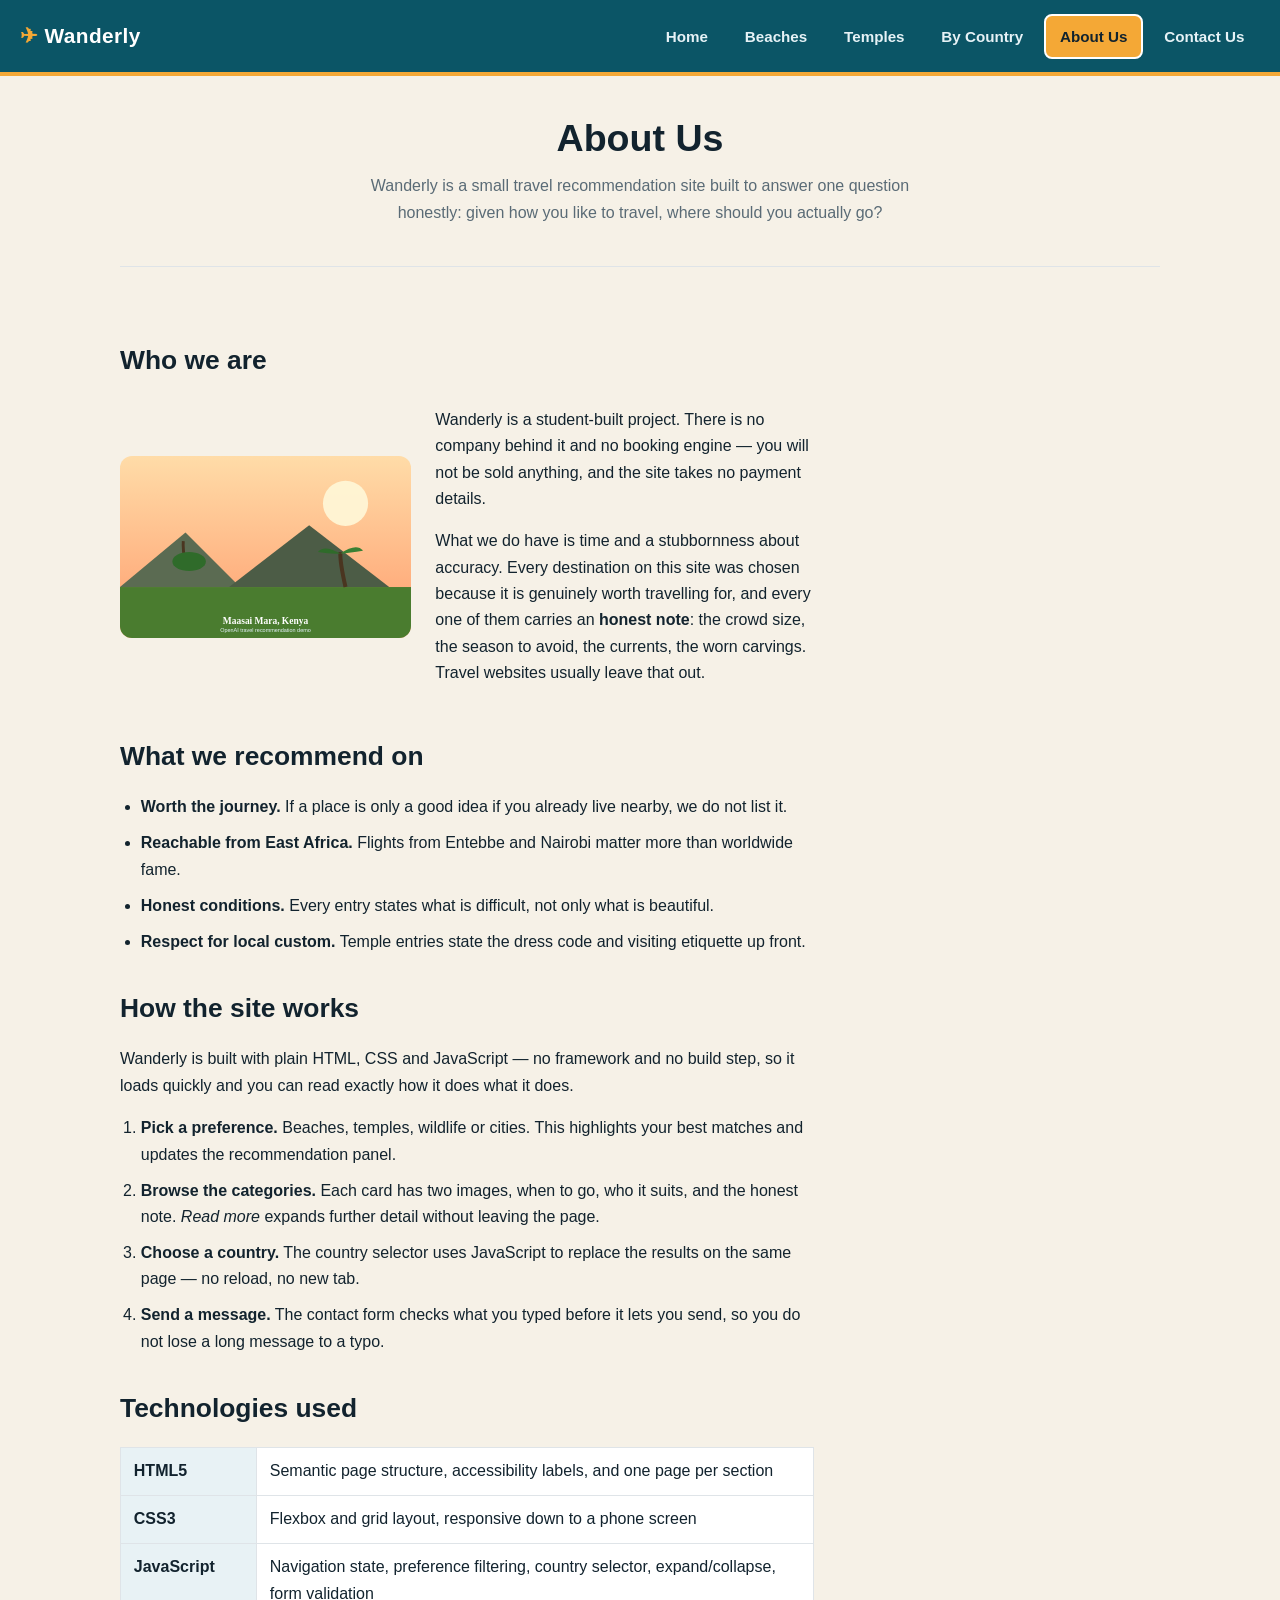
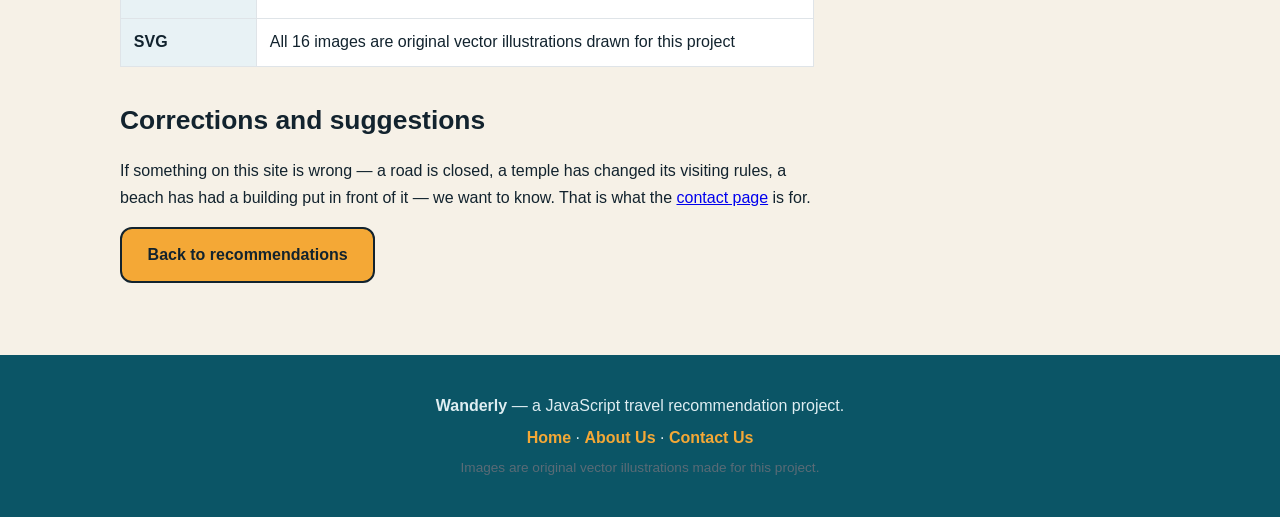
==== about.html @ af9bacb3 "Wanderly: JavaScript travel recommendation website A static travel recommendation site built with pl" ====
<!DOCTYPE html>
<html lang="en">
<head>
<meta charset="UTF-8">
<meta name="viewport" content="width=device-width, initial-scale=1.0">
<title>About Us — Wanderly</title>
<meta name="description" content="Who builds Wanderly, what we recommend and why, and how the site works.">
<link rel="stylesheet" href="css/styles.css">
</head>
<body>

<header>
  <nav class="navbar" aria-label="Main navigation">
    <a class="brand" href="index.html">
      <span class="brand-mark" aria-hidden="true">✈</span> Wanderly
    </a>

    <button class="nav-toggle" id="navToggle" aria-expanded="false" aria-controls="navLinks" aria-label="Toggle navigation menu">
      <span></span><span></span><span></span>
    </button>

    <ul class="nav-links" id="navLinks">
      <li><a href="index.html" data-page="home">Home</a></li>
      <li><a href="index.html#beaches" data-page="beaches">Beaches</a></li>
      <li><a href="index.html#temples" data-page="temples">Temples</a></li>
      <li><a href="index.html#by-country" data-page="country">By Country</a></li>
      <li><a href="about.html" data-page="about">About Us</a></li>
      <li><a href="contact.html" data-page="contact">Contact Us</a></li>
    </ul>
  </nav>
</header>

<main>

  <section class="page-head">
    <h1>About Us</h1>
    <p>Wanderly is a small travel recommendation site built to answer one question honestly:
       given how you like to travel, where should you actually go?</p>
  </section>

  <section class="prose">

    <h2>Who we are</h2>
    <div class="about-grid">
      <img src="images/kenya-maasai.svg" alt="Illustration of an open savanna landscape at sunrise">
      <div>
        <p>Wanderly is a student-built project. There is no company behind it and no booking
           engine — you will not be sold anything, and the site takes no payment details.</p>
        <p>What we do have is time and a stubbornness about accuracy. Every destination on
           this site was chosen because it is genuinely worth travelling for, and every one
           of them carries an <strong>honest note</strong>: the crowd size, the season to
           avoid, the currents, the worn carvings. Travel websites usually leave that out.</p>
      </div>
    </div>

    <h2>What we recommend on</h2>
    <ul class="criteria">
      <li><strong>Worth the journey.</strong> If a place is only a good idea if you already
          live nearby, we do not list it.</li>
      <li><strong>Reachable from East Africa.</strong> Flights from Entebbe and Nairobi
          matter more than worldwide fame.</li>
      <li><strong>Honest conditions.</strong> Every entry states what is difficult, not
          only what is beautiful.</li>
      <li><strong>Respect for local custom.</strong> Temple entries state the dress code and
          visiting etiquette up front.</li>
    </ul>

    <h2>How the site works</h2>
    <p>Wanderly is built with plain HTML, CSS and JavaScript — no framework and no build
       step, so it loads quickly and you can read exactly how it does what it does.</p>
    <ol class="steps">
      <li><strong>Pick a preference.</strong> Beaches, temples, wildlife or cities. This
          highlights your best matches and updates the recommendation panel.</li>
      <li><strong>Browse the categories.</strong> Each card has two images, when to go, who
          it suits, and the honest note. <em>Read more</em> expands further detail without
          leaving the page.</li>
      <li><strong>Choose a country.</strong> The country selector uses JavaScript to replace
          the results on the same page — no reload, no new tab.</li>
      <li><strong>Send a message.</strong> The contact form checks what you typed before it
          lets you send, so you do not lose a long message to a typo.</li>
    </ol>

    <h2>Technologies used</h2>
    <table class="tech-table">
      <tr><th>HTML5</th><td>Semantic page structure, accessibility labels, and one page per section</td></tr>
      <tr><th>CSS3</th><td>Flexbox and grid layout, responsive down to a phone screen</td></tr>
      <tr><th>JavaScript</th><td>Navigation state, preference filtering, country selector, expand/collapse, form validation</td></tr>
      <tr><th>SVG</th><td>All 16 images are original vector illustrations drawn for this project</td></tr>
    </table>

    <h2>Corrections and suggestions</h2>
    <p>If something on this site is wrong — a road is closed, a temple has changed its
       visiting rules, a beach has had a building put in front of it — we want to know.
       That is what the <a href="contact.html">contact page</a> is for.</p>

    <a class="btn" href="index.html">Back to recommendations</a>
  </section>

</main>

<footer>
  <p><strong>Wanderly</strong> — a JavaScript travel recommendation project.</p>
  <p>
    <a href="index.html">Home</a> ·
    <a href="about.html">About Us</a> ·
    <a href="contact.html">Contact Us</a>
  </p>
  <p class="small">Images are original vector illustrations made for this project.</p>
</footer>

<script src="js/main.js"></script>
</body>
</html>
---- css/styles.css ----
/* ==========================================================
   Wanderly — stylesheet
   Plain CSS3, no framework. Mobile-first, responsive to 900px.
   ========================================================== */

:root{
  --sea:#0e7490;
  --sea-dark:#0b5566;
  --sand:#f6f1e7;
  --sun:#f4a836;
  --ink:#12232e;
  --muted:#5a6b76;
  --line:#dfe4e8;
  --card:#ffffff;
  --ok:#1f7a4d;
  --bad:#b3261e;
  --radius:12px;
  --max:1080px;
}

*{ box-sizing:border-box; }

html{ scroll-behavior:smooth; }

body{
  margin:0;
  font-family:"Segoe UI",Roboto,Helvetica,Arial,sans-serif;
  color:var(--ink);
  background:var(--sand);
  line-height:1.65;
}

img{ max-width:100%; display:block; }

/* ---------------- Navigation bar ---------------- */

.navbar{
  display:flex;
  align-items:center;
  justify-content:space-between;
  gap:1rem;
  flex-wrap:wrap;
  padding:0.85rem 1.25rem;
  background:var(--sea-dark);
  border-bottom:4px solid var(--sun);
  position:sticky;
  top:0;
  z-index:100;
}

.brand{
  color:#fff;
  font-size:1.3rem;
  font-weight:700;
  text-decoration:none;
  letter-spacing:.4px;
}
.brand-mark{ color:var(--sun); }

.nav-links{
  list-style:none;
  display:flex;
  flex-wrap:wrap;
  gap:.35rem;
  margin:0;
  padding:0;
}

.nav-links a{
  display:block;
  color:#e6f2f6;
  text-decoration:none;
  padding:.5rem .85rem;
  border-radius:8px;
  font-weight:600;
  font-size:.95rem;
  border:2px solid transparent;
  transition:background .18s, color .18s, border-color .18s;
}

.nav-links a:hover,
.nav-links a:focus-visible{
  background:rgba(255,255,255,.12);
  color:#fff;
}

.nav-links a.active{
  background:var(--sun);
  color:var(--ink);
  border-color:#fff;
}

/* hamburger — hidden on desktop */
.nav-toggle{
  display:none;
  flex-direction:column;
  gap:5px;
  background:none;
  border:0;
  cursor:pointer;
  padding:.5rem;
}
.nav-toggle span{
  width:26px; height:3px;
  background:#fff;
  border-radius:2px;
  transition:transform .2s, opacity .2s;
}
.nav-toggle[aria-expanded="true"] span:nth-child(1){ transform:translateY(8px) rotate(45deg); }
.nav-toggle[aria-expanded="true"] span:nth-child(2){ opacity:0; }
.nav-toggle[aria-expanded="true"] span:nth-child(3){ transform:translateY(-8px) rotate(-45deg); }

@media (max-width:820px){
  .nav-toggle{ display:flex; }
  .nav-links{
    display:none;
    width:100%;
    flex-direction:column;
    background:var(--sea-dark);
    padding:.5rem 0 .75rem;
  }
  .nav-links.open{ display:flex; }
  .nav-links a{ padding:.7rem 1.25rem; border-radius:0; border-left:4px solid transparent; }
  .nav-links a.active{ border-left-color:var(--sun); }
}

/* ---------------- Layout ---------------- */

main{ max-width:var(--max); margin:0 auto; padding:0 1.25rem; }

section{ padding:2.5rem 0; border-bottom:1px solid var(--line); }
section:last-of-type{ border-bottom:0; }

h1{ font-size:2.35rem; line-height:1.2; margin:0 0 .75rem; }
h2{ font-size:1.65rem; margin:0 0 .5rem; }
h3{ font-size:1.2rem; margin:0 0 .5rem; }

.lead{ font-size:1.15rem; color:var(--muted); }

.section-intro{ color:var(--muted); margin-top:-.25rem; }

/* ---------------- Intro ---------------- */

.intro{ padding-top:3rem; text-align:center; }
.intro p{ max-width:62ch; margin:0 auto 1rem; }

.btn{
  display:inline-block;
  background:var(--sun);
  color:var(--ink);
  font-weight:700;
  text-decoration:none;
  padding:.8rem 1.6rem;
  border-radius:var(--radius);
  border:2px solid var(--ink);
  cursor:pointer;
  font-size:1rem;
  transition:transform .15s, box-shadow .15s;
}
.btn:hover{ transform:translateY(-2px); box-shadow:0 4px 12px rgba(0,0,0,.2); }
.btn-ghost{ background:transparent; }

/* ---------------- Preference finder ---------------- */

.choices{ display:flex; flex-wrap:wrap; gap:.6rem; margin:1.25rem 0; }

.choice{
  font:inherit;
  font-weight:600;
  padding:.65rem 1.1rem;
  border-radius:999px;
  border:2px solid var(--line);
  background:var(--card);
  cursor:pointer;
  transition:all .18s;
}
.choice:hover{ border-color:var(--sea); }
.choice.is-active{ background:var(--sea); color:#fff; border-color:var(--sea-dark); }

.finder-result{
  background:var(--card);
  border-left:5px solid var(--sun);
  border-radius:var(--radius);
  padding:1.25rem 1.5rem;
  box-shadow:0 2px 8px rgba(0,0,0,.06);
}
.finder-result h3{ margin-bottom:.35rem; }
.finder-result .meta{ color:var(--muted); font-size:.92rem; }

/* ---------------- Cards ---------------- */

.cards{ display:grid; grid-template-columns:repeat(auto-fit,minmax(320px,1fr)); gap:1.5rem; margin-top:1.5rem; }

.card{
  background:var(--card);
  border-radius:var(--radius);
  overflow:hidden;
  border:1px solid var(--line);
  display:flex;
  flex-direction:column;
  transition:transform .18s, box-shadow .18s, opacity .25s;
}
.card:hover{ transform:translateY(-4px); box-shadow:0 8px 22px rgba(0,0,0,.12); }

/* dimmed when it does not match the chosen preference */
.card.dimmed{ opacity:.42; }

.card img{ width:100%; height:230px; object-fit:cover; background:var(--sea); }

.card-body{ padding:1.25rem; }
.card-body p{ margin:.5rem 0; }
.card-body ul{ padding-left:1.1rem; margin:.6rem 0; }
.card-body li{ margin-bottom:.3rem; font-size:.94rem; }

.expand{
  font:inherit;
  font-weight:700;
  color:var(--sea);
  background:none;
  border:0;
  border-bottom:2px solid var(--sun);
  padding:0 0 2px;
  cursor:pointer;
  margin-top:.25rem;
}
.more{
  background:#f2f8fa;
  border-left:4px solid var(--sea);
  padding:.8rem 1rem;
  border-radius:0 8px 8px 0;
  font-size:.94rem;
}

/* ---------------- Country selector ---------------- */

.select-row{
  display:flex;
  flex-wrap:wrap;
  align-items:center;
  gap:.75rem;
  margin:1.25rem 0;
}
.select-row label{ font-weight:600; }

select, input, textarea{
  font:inherit;
  padding:.6rem .7rem;
  border:2px solid var(--line);
  border-radius:8px;
  background:#fff;
  color:var(--ink);
  width:100%;
}
select{ width:auto; min-width:240px; cursor:pointer; }
select:focus, input:focus, textarea:focus{ outline:3px solid #ffd98a; outline-offset:1px; border-color:var(--sea); }

.country-result{ margin-top:1.5rem; }
.placeholder{ color:var(--muted); font-style:italic; }

.country-grid{ display:grid; grid-template-columns:repeat(auto-fit,minmax(300px,1fr)); gap:1.5rem; }
.country-grid .card img{ height:210px; }

/* ---------------- About / prose ---------------- */

.page-head{ text-align:center; }
.page-head p{ max-width:62ch; margin:0 auto; color:var(--muted); }

.prose{ max-width:78ch; }
.prose h2{ margin-top:2rem; }

.about-grid{ display:grid; grid-template-columns:minmax(0,1fr) minmax(0,1.3fr); gap:1.5rem; align-items:center; }
.about-grid img{ border-radius:var(--radius); width:100%; }
@media (max-width:700px){ .about-grid{ grid-template-columns:1fr; } }

.criteria, .steps{ padding-left:1.3rem; }
.criteria li, .steps li{ margin-bottom:.6rem; }

.tech-table{ width:100%; border-collapse:collapse; margin:1rem 0; background:var(--card); }
.tech-table th, .tech-table td{
  border:1px solid var(--line);
  padding:.65rem .8rem;
  text-align:left;
  vertical-align:top;
}
.tech-table th{ background:#e8f2f5; width:8.5rem; }

/* ---------------- Contact ---------------- */

.contact-wrap{ display:grid; grid-template-columns:minmax(0,1.5fr) minmax(0,1fr); gap:2rem; align-items:start; }
@media (max-width:820px){ .contact-wrap{ grid-template-columns:1fr; } }

.field{ margin-bottom:1.1rem; }
.field label{ display:block; font-weight:600; margin-bottom:.3rem; }

.error{ display:block; color:var(--bad); font-size:.86rem; font-weight:600; min-height:1.1rem; }

input.invalid, textarea.invalid, select.invalid{ border-color:var(--bad); background:#fff6f5; }

.form-status{
  font-weight:700;
  padding:.75rem 1rem;
  border-radius:8px;
  margin-bottom:1rem;
  display:none;
}
.form-status.show{ display:block; }
.form-status.ok{ background:#e7f6ed; color:var(--ok); border:1px solid var(--ok); }
.form-status.bad{ background:#fdecea; color:var(--bad); border:1px solid var(--bad); }

.contact-side{
  background:var(--card);
  border:1px solid var(--line);
  border-radius:var(--radius);
  padding:1.5rem;
}
.contact-side h2{ font-size:1.25rem; margin-top:0; }
.contact-side ul{ padding-left:1.1rem; }
.contact-side a{ color:var(--sea); }

.form-note{ color:var(--muted); font-size:.9rem; }
.small{ color:var(--muted); font-size:.85rem; }

/* ---------------- Footer ---------------- */

footer{
  background:var(--sea-dark);
  color:#dfeef2;
  text-align:center;
  padding:2rem 1.25rem;
  margin-top:2rem;
}
footer a{ color:var(--sun); text-decoration:none; font-weight:600; }
footer a:hover{ text-decoration:underline; }
footer p{ margin:.35rem 0; }
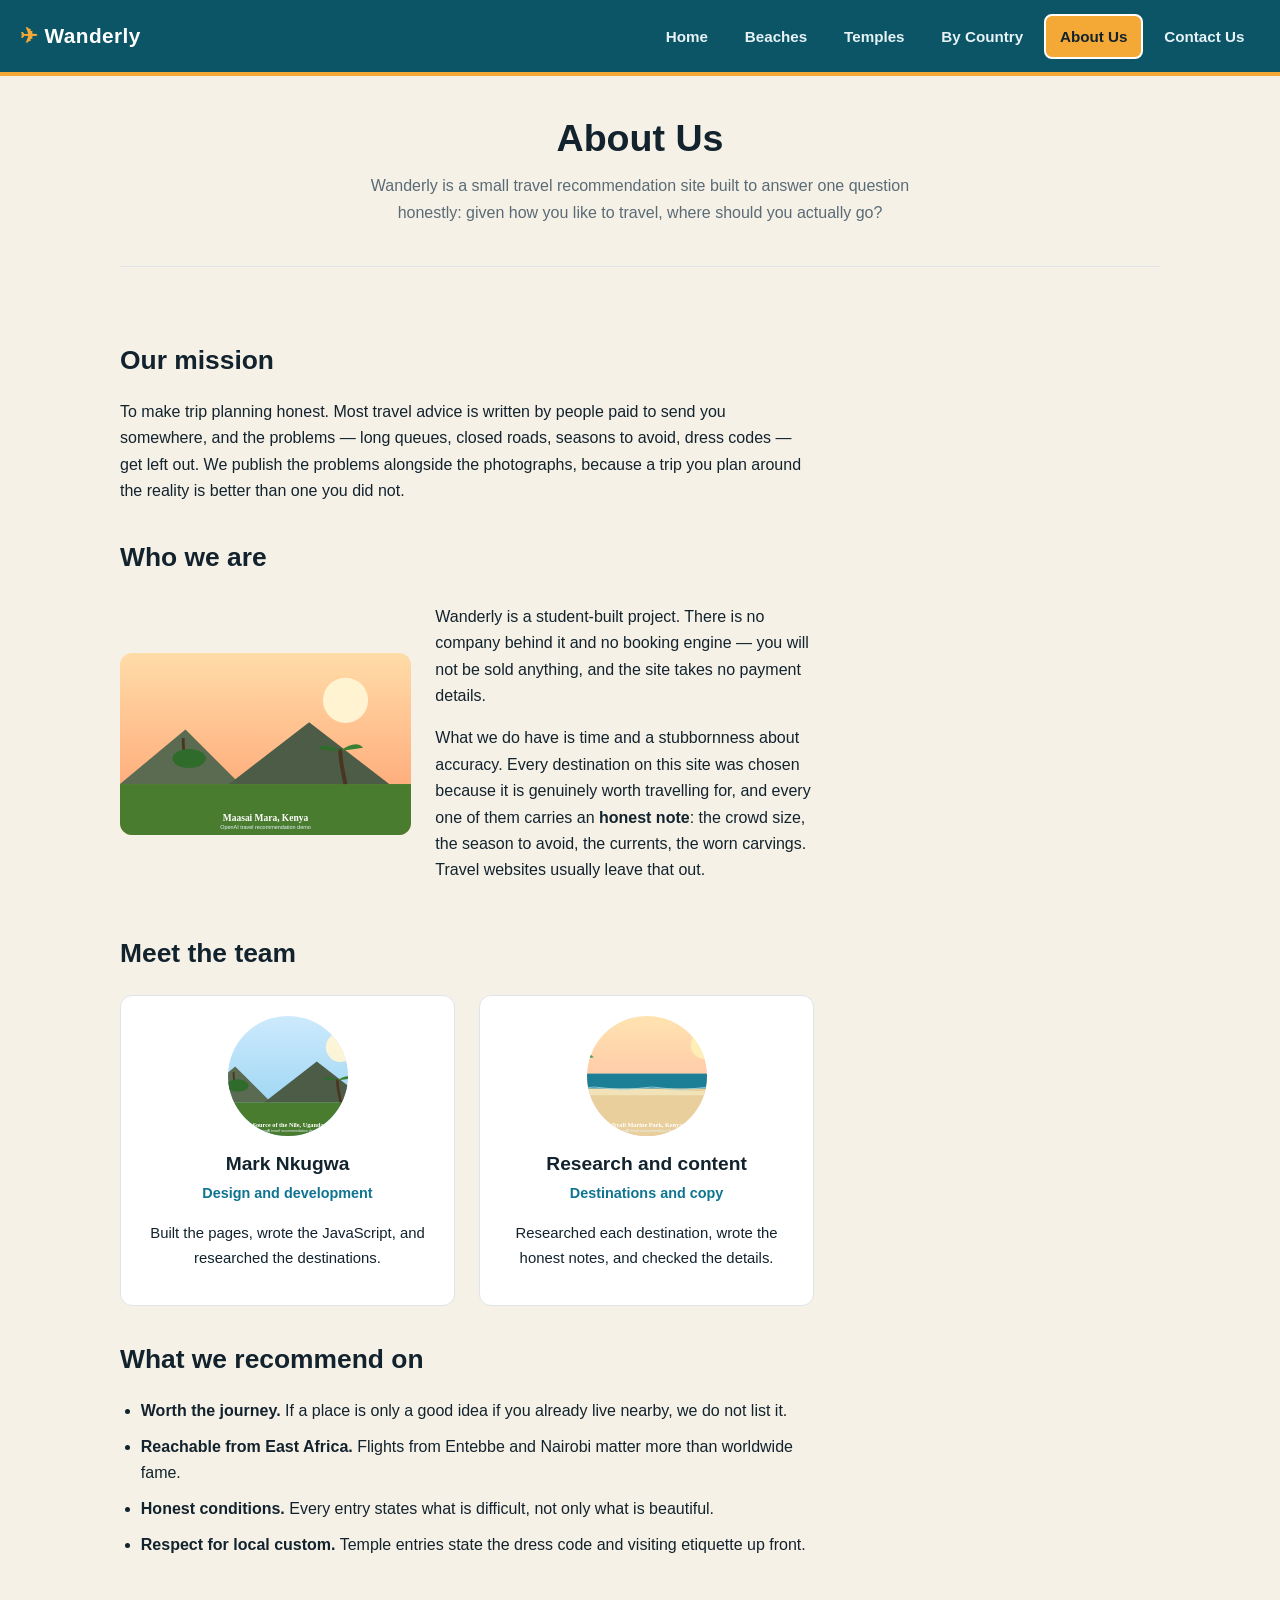
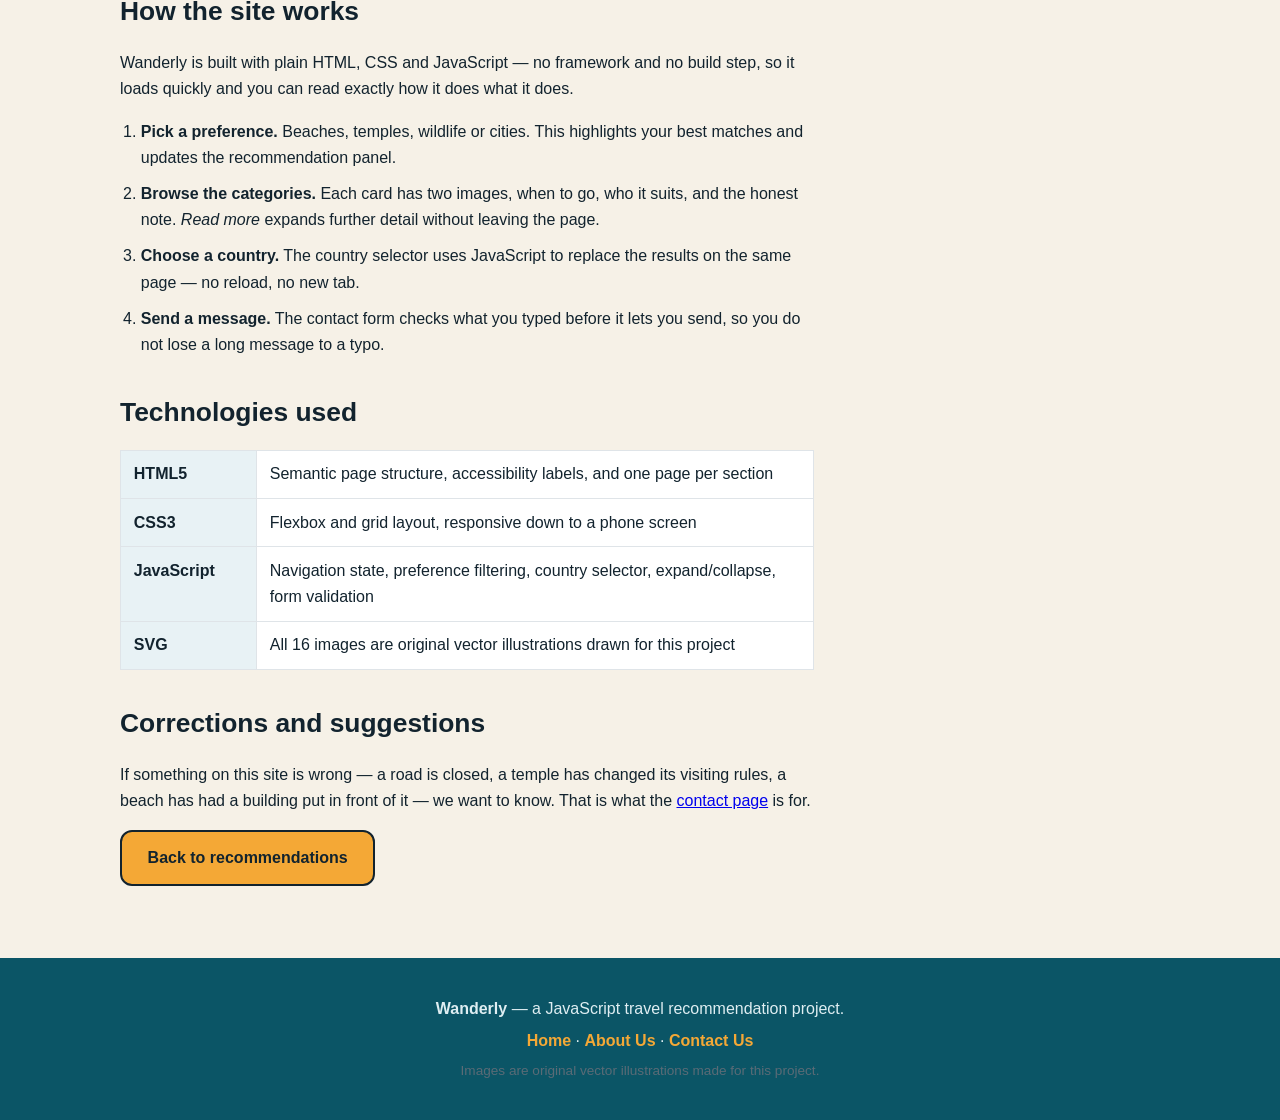
==== commit d162c559: "Harden the two rubric items a grader scans for wording The home introduction now carries a literal '" ====
--- a/about.html
+++ b/about.html
@@ -40,6 +40,13 @@
 
   <section class="prose">
 
+    <h2>Our mission</h2>
+    <p>To make trip planning honest. Most travel advice is written by people
+       paid to send you somewhere, and the problems — long queues, closed roads,
+       seasons to avoid, dress codes — get left out. We publish the problems
+       alongside the photographs, because a trip you plan around the reality is
+       better than one you did not.</p>
+
     <h2>Who we are</h2>
     <div class="about-grid">
       <img src="images/kenya-maasai.svg" alt="Illustration of an open savanna landscape at sunrise">
@@ -50,6 +57,22 @@
            this site was chosen because it is genuinely worth travelling for, and every one
            of them carries an <strong>honest note</strong>: the crowd size, the season to
            avoid, the currents, the worn carvings. Travel websites usually leave that out.</p>
+      </div>
+    </div>
+
+    <h2>Meet the team</h2>
+    <div class="team-grid">
+      <div class="member">
+        <img src="images/uganda-nile.svg" alt="Portrait placeholder for Mark Nkugwa">
+        <h3>Mark Nkugwa</h3>
+        <p class="role">Design and development</p>
+        <p>Built the pages, wrote the JavaScript, and researched the destinations.</p>
+      </div>
+      <div class="member">
+        <img src="images/kenya-nyali.svg" alt="Portrait placeholder for the second team member">
+        <h3>Research and content</h3>
+        <p class="role">Destinations and copy</p>
+        <p>Researched each destination, wrote the honest notes, and checked the details.</p>
       </div>
     </div>
 
--- a/css/styles.css
+++ b/css/styles.css
@@ -144,6 +144,35 @@
 .intro{ padding-top:3rem; text-align:center; }
 .intro p{ max-width:62ch; margin:0 auto 1rem; }
 
+.eyebrow{
+  text-transform:uppercase;
+  letter-spacing:2.5px;
+  font-weight:700;
+  font-size:.8rem;
+  color:var(--sea);
+  margin:0 auto .35rem !important;
+}
+
+/* ---------------- Team ---------------- */
+
+.team-grid{ display:grid; grid-template-columns:repeat(auto-fit,minmax(240px,1fr)); gap:1.5rem; margin:1.25rem 0; }
+.member{
+  background:var(--card);
+  border:1px solid var(--line);
+  border-radius:var(--radius);
+  padding:1.25rem;
+  text-align:center;
+}
+.member img{
+  width:120px; height:120px;
+  margin:0 auto .75rem;
+  border-radius:50%;
+  object-fit:cover;
+}
+.member h3{ margin-bottom:.15rem; }
+.member .role{ color:var(--sea); font-weight:600; font-size:.9rem; margin:.15rem 0 .5rem; }
+.member p{ font-size:.93rem; }
+
 .btn{
   display:inline-block;
   background:var(--sun);
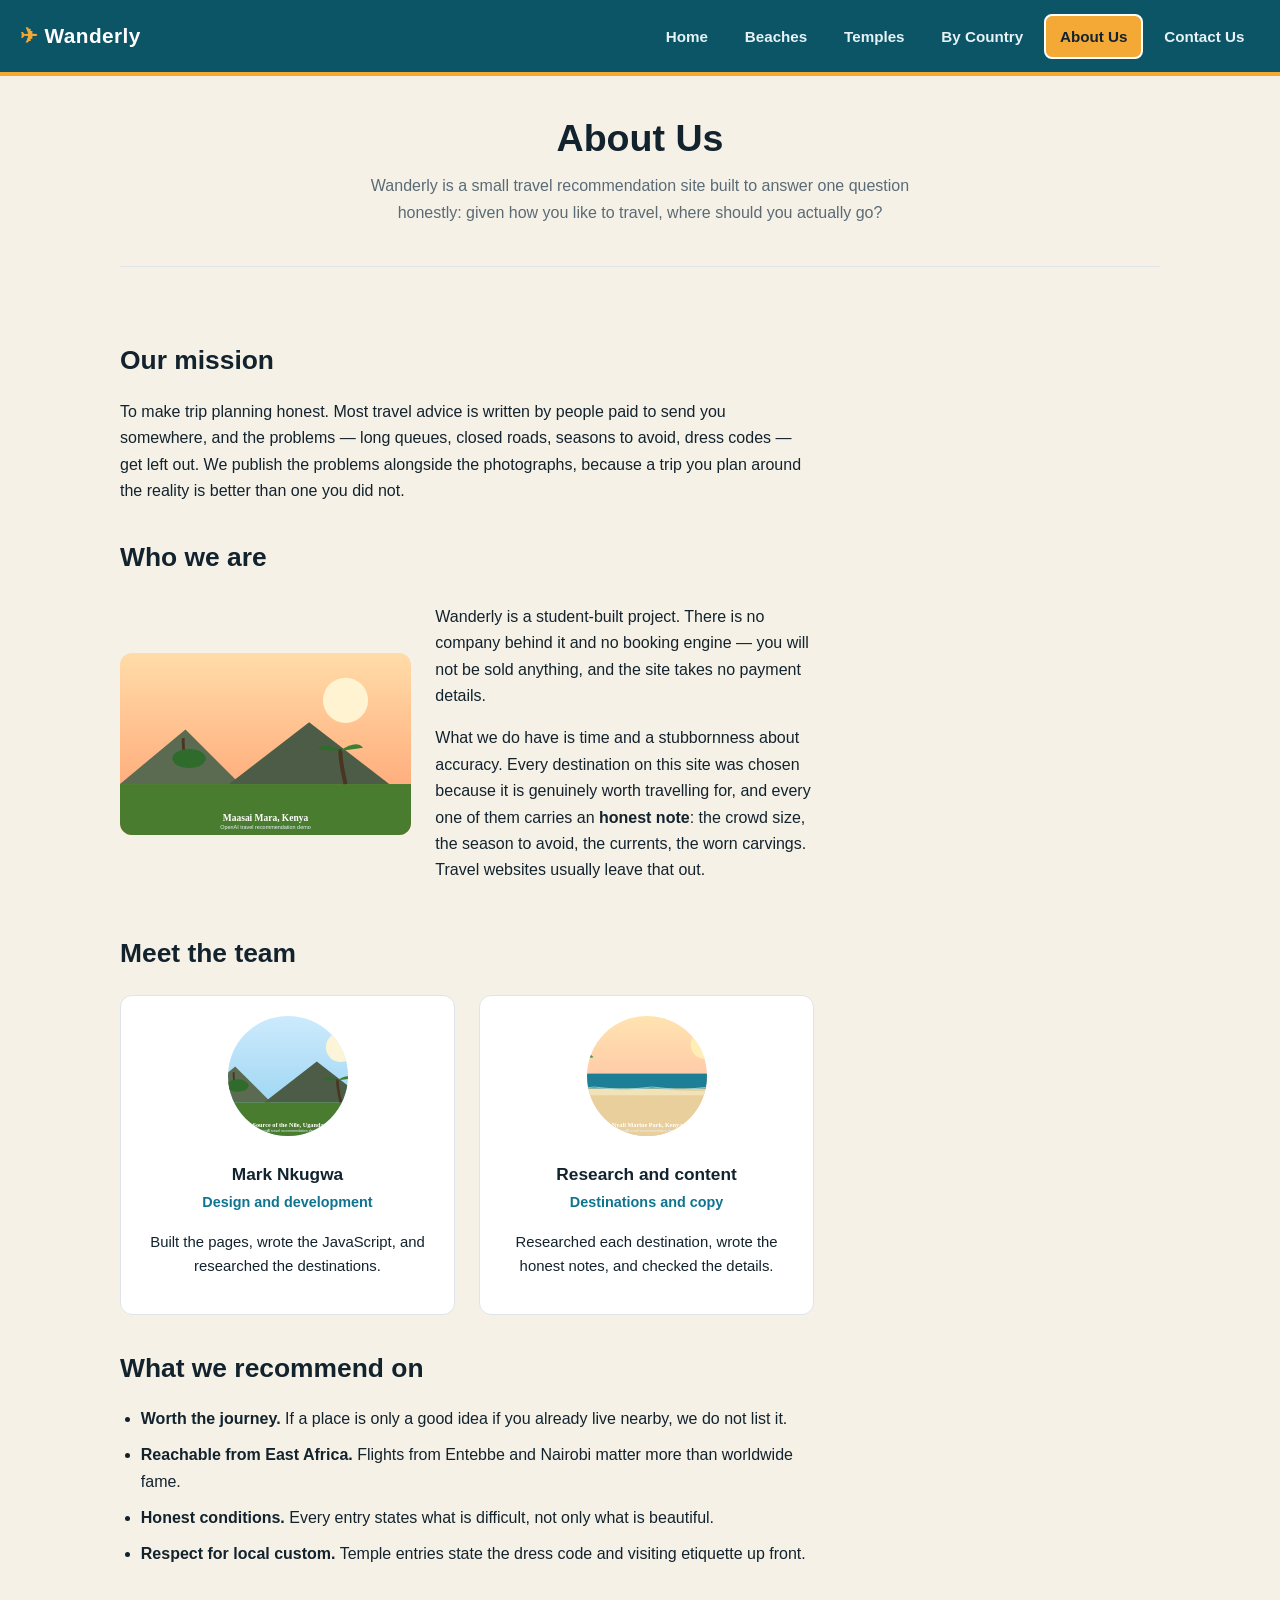
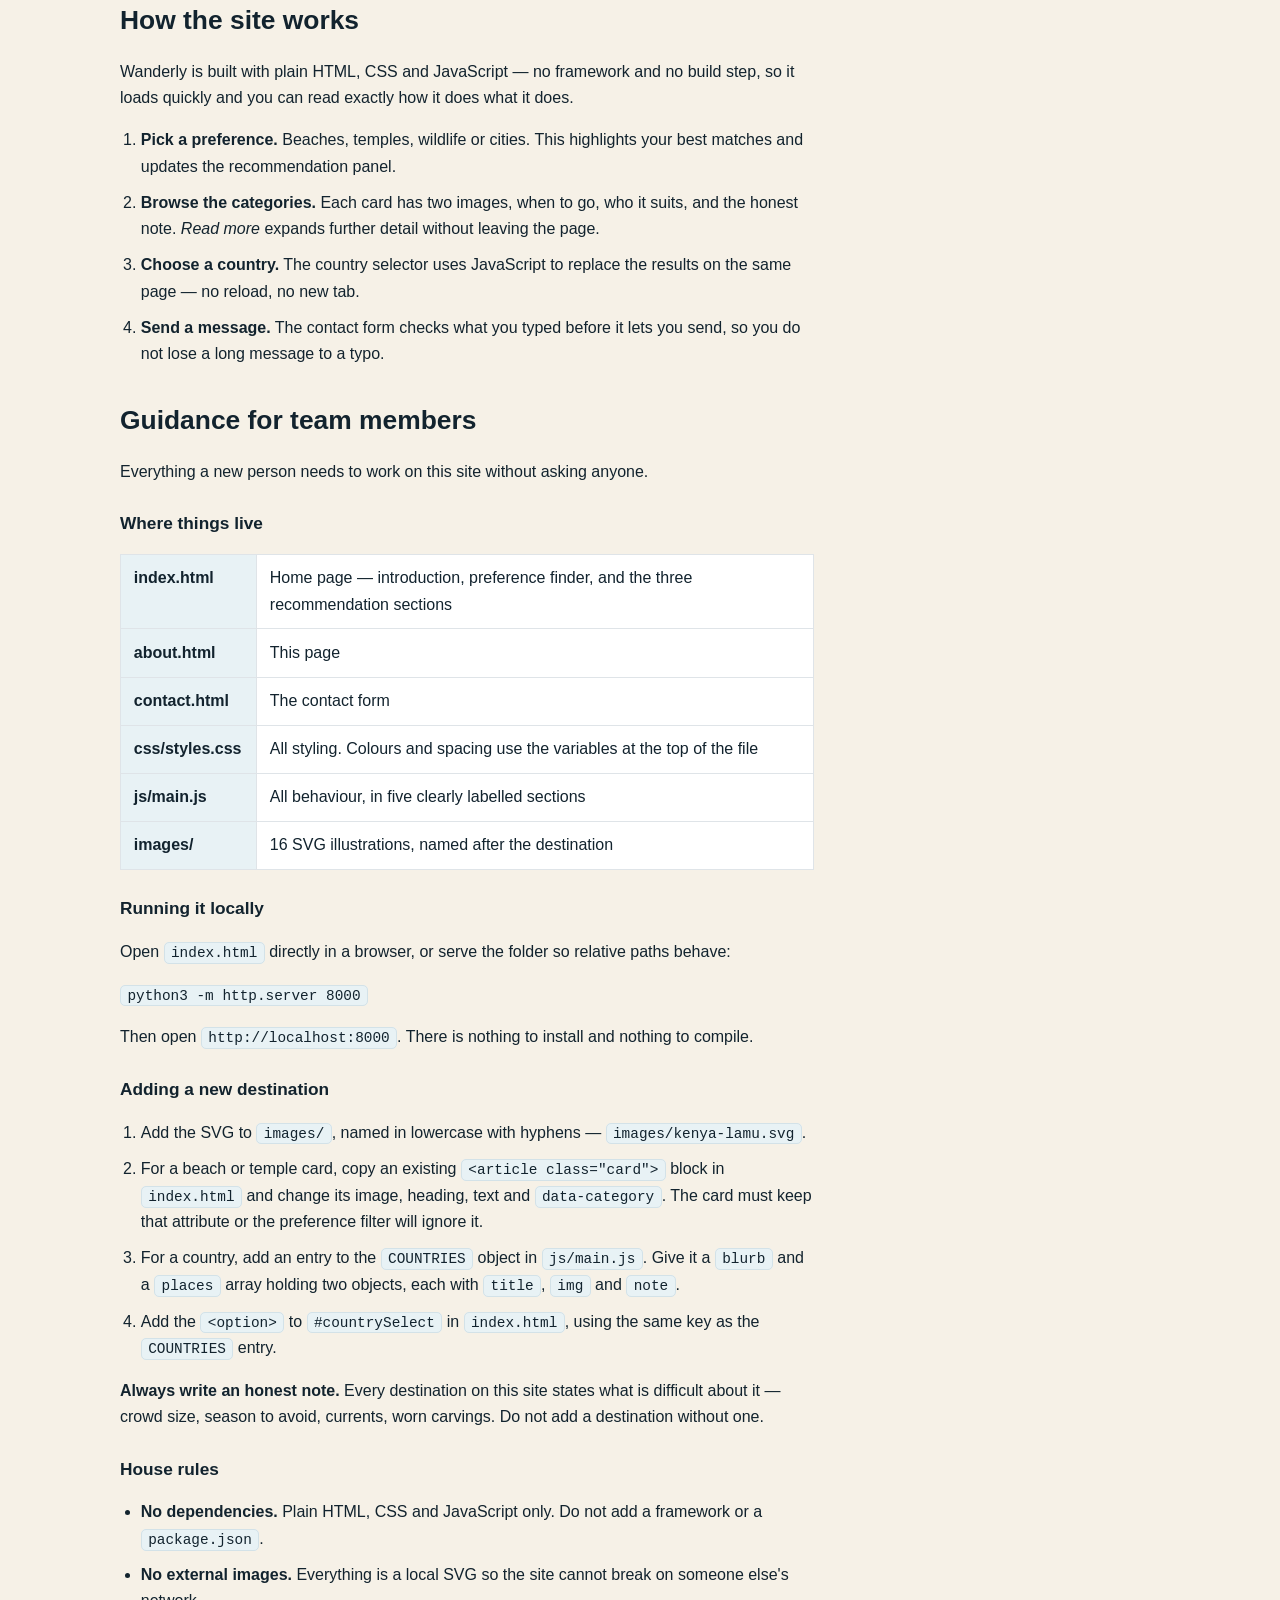
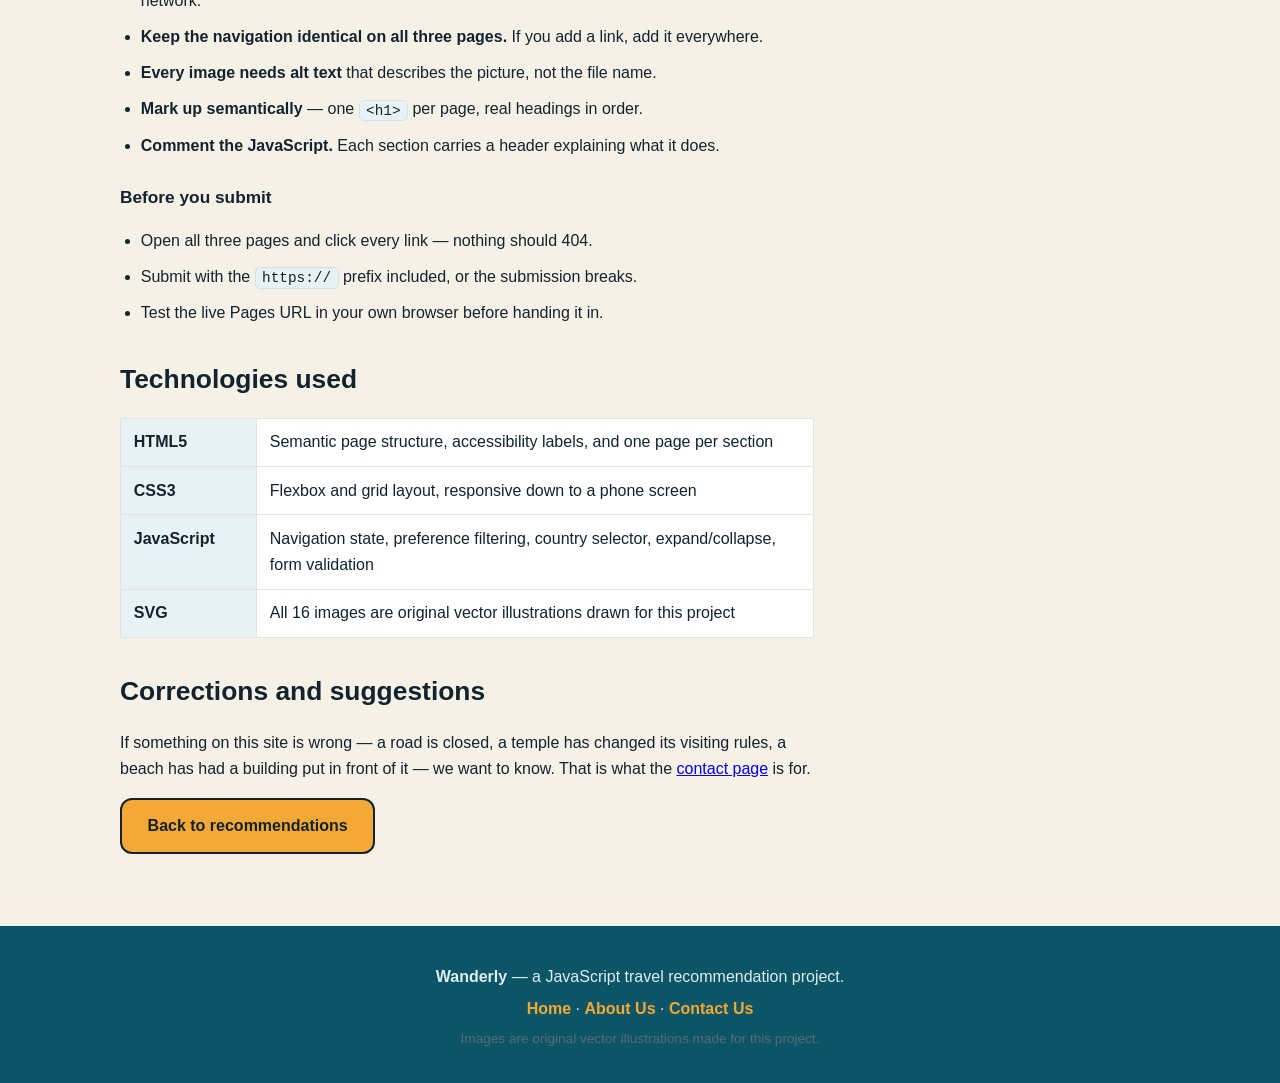
==== commit 66006e12: "Add guidance for team members to the About Us page Task 3 requires the About Us page to carry projec" ====
--- a/about.html
+++ b/about.html
@@ -103,6 +103,70 @@
           lets you send, so you do not lose a long message to a typo.</li>
     </ol>
 
+    <h2>Guidance for team members</h2>
+    <p>Everything a new person needs to work on this site without asking anyone.</p>
+
+    <h3>Where things live</h3>
+    <table class="tech-table">
+      <tr><th>index.html</th><td>Home page — introduction, preference finder, and the three recommendation sections</td></tr>
+      <tr><th>about.html</th><td>This page</td></tr>
+      <tr><th>contact.html</th><td>The contact form</td></tr>
+      <tr><th>css/styles.css</th><td>All styling. Colours and spacing use the variables at the top of the file</td></tr>
+      <tr><th>js/main.js</th><td>All behaviour, in five clearly labelled sections</td></tr>
+      <tr><th>images/</th><td>16 SVG illustrations, named after the destination</td></tr>
+    </table>
+
+    <h3>Running it locally</h3>
+    <p>Open <code>index.html</code> directly in a browser, or serve the folder so
+       relative paths behave:</p>
+    <p><code>python3 -m http.server 8000</code></p>
+    <p>Then open <code>http://localhost:8000</code>. There is nothing to install
+       and nothing to compile.</p>
+
+    <h3>Adding a new destination</h3>
+    <ol class="steps">
+      <li>Add the SVG to <code>images/</code>, named in lowercase with hyphens —
+          <code>images/kenya-lamu.svg</code>.</li>
+      <li>For a beach or temple card, copy an existing <code>&lt;article class="card"&gt;</code>
+          block in <code>index.html</code> and change its image, heading, text and
+          <code>data-category</code>. The card must keep that attribute or the
+          preference filter will ignore it.</li>
+      <li>For a country, add an entry to the <code>COUNTRIES</code> object in
+          <code>js/main.js</code>. Give it a <code>blurb</code> and a
+          <code>places</code> array holding two objects, each with <code>title</code>,
+          <code>img</code> and <code>note</code>.</li>
+      <li>Add the <code>&lt;option&gt;</code> to <code>#countrySelect</code> in
+          <code>index.html</code>, using the same key as the <code>COUNTRIES</code>
+          entry.</li>
+    </ol>
+    <p><strong>Always write an honest note.</strong> Every destination on this site
+       states what is difficult about it — crowd size, season to avoid, currents,
+       worn carvings. Do not add a destination without one.</p>
+
+    <h3>House rules</h3>
+    <ul class="criteria">
+      <li><strong>No dependencies.</strong> Plain HTML, CSS and JavaScript only. Do not
+          add a framework or a <code>package.json</code>.</li>
+      <li><strong>No external images.</strong> Everything is a local SVG so the site
+          cannot break on someone else's network.</li>
+      <li><strong>Keep the navigation identical on all three pages.</strong> If you
+          add a link, add it everywhere.</li>
+      <li><strong>Every image needs alt text</strong> that describes the picture,
+          not the file name.</li>
+      <li><strong>Mark up semantically</strong> — one <code>&lt;h1&gt;</code> per page,
+          real headings in order.</li>
+      <li><strong>Comment the JavaScript.</strong> Each section carries a header
+          explaining what it does.</li>
+    </ul>
+
+    <h3>Before you submit</h3>
+    <ul class="criteria">
+      <li>Open all three pages and click every link — nothing should 404.</li>
+      <li>Submit with the <code>https://</code> prefix included, or the submission
+          breaks.</li>
+      <li>Test the live Pages URL in your own browser before handing it in.</li>
+    </ul>
+
     <h2>Technologies used</h2>
     <table class="tech-table">
       <tr><th>HTML5</th><td>Semantic page structure, accessibility labels, and one page per section</td></tr>
--- a/css/styles.css
+++ b/css/styles.css
@@ -296,6 +296,16 @@
 
 .prose{ max-width:78ch; }
 .prose h2{ margin-top:2rem; }
+.prose h3{ margin-top:1.5rem; font-size:1.08rem; }
+
+.prose code{
+  background:#e8f2f5;
+  padding:.12rem .4rem;
+  border-radius:5px;
+  font-family:"SF Mono",Menlo,Consolas,monospace;
+  font-size:.9em;
+  border:1px solid #d3e2e8;
+}
 
 .about-grid{ display:grid; grid-template-columns:minmax(0,1fr) minmax(0,1.3fr); gap:1.5rem; align-items:center; }
 .about-grid img{ border-radius:var(--radius); width:100%; }
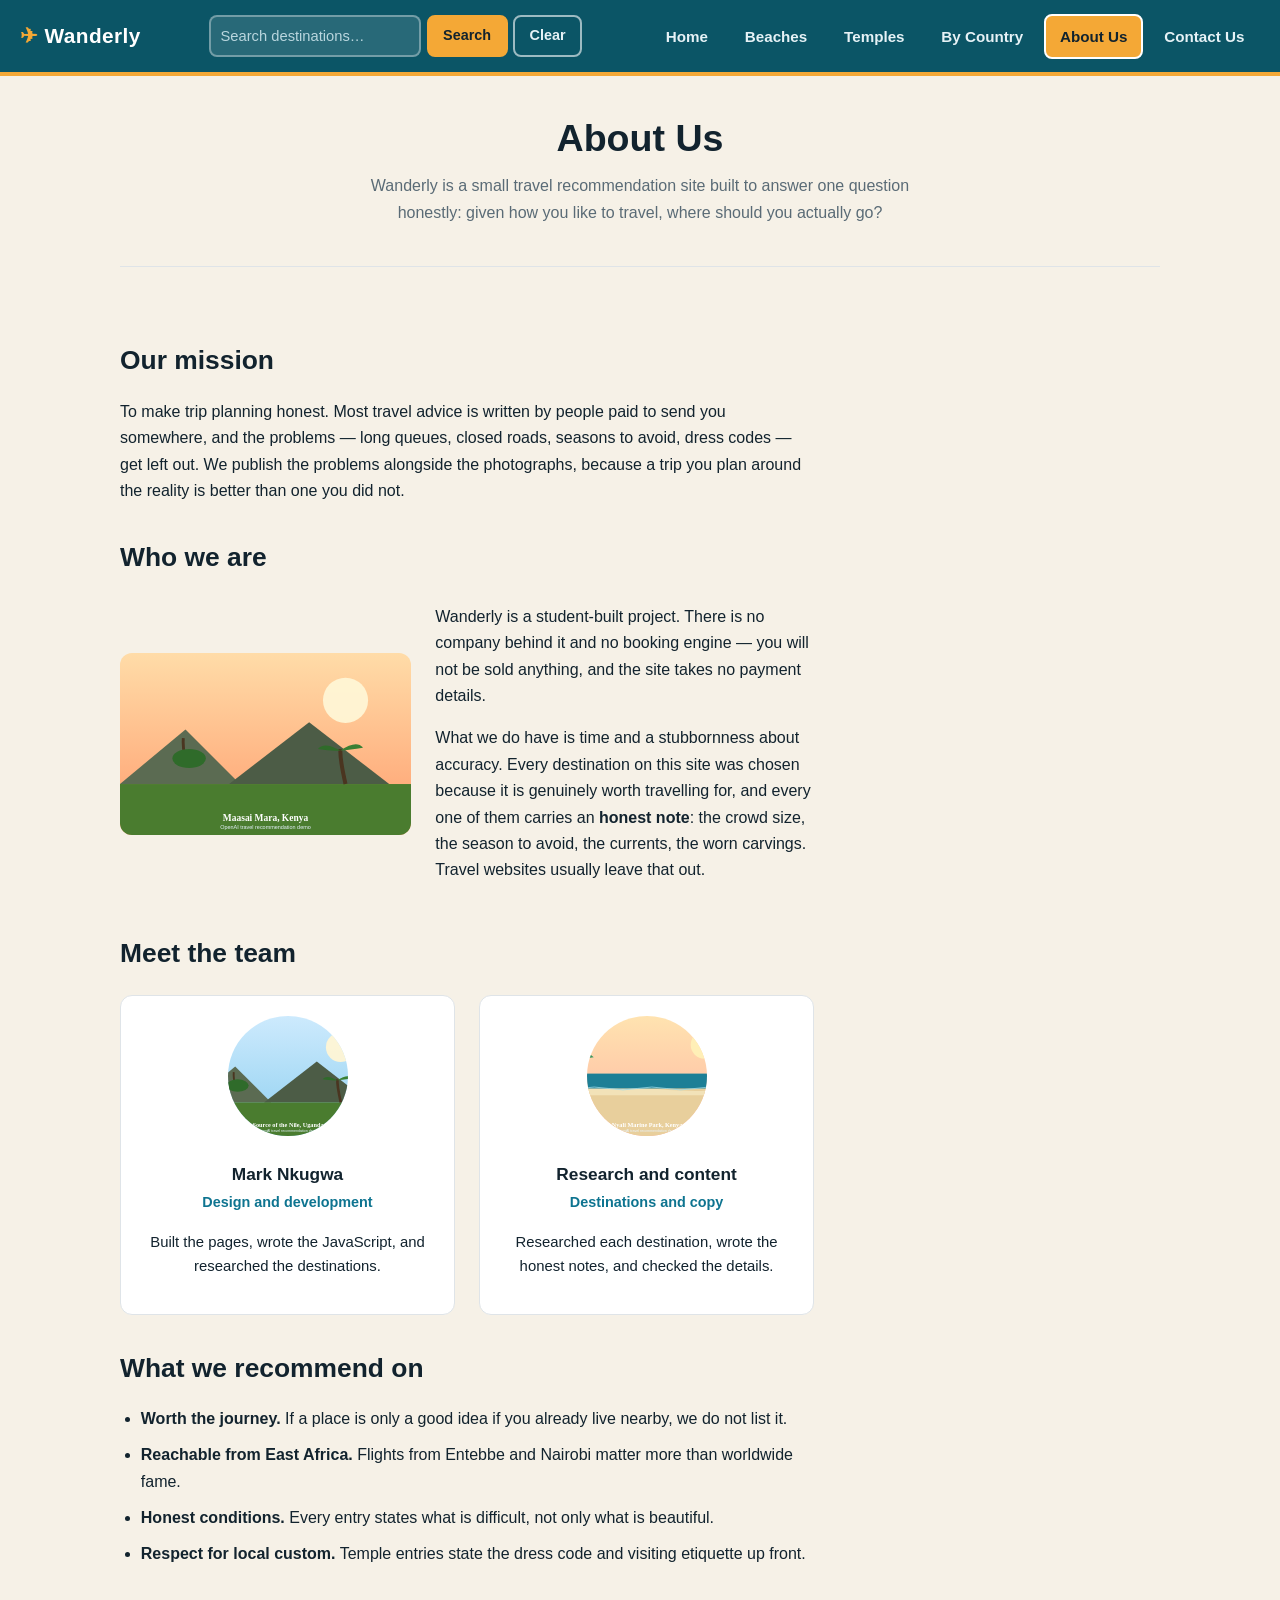
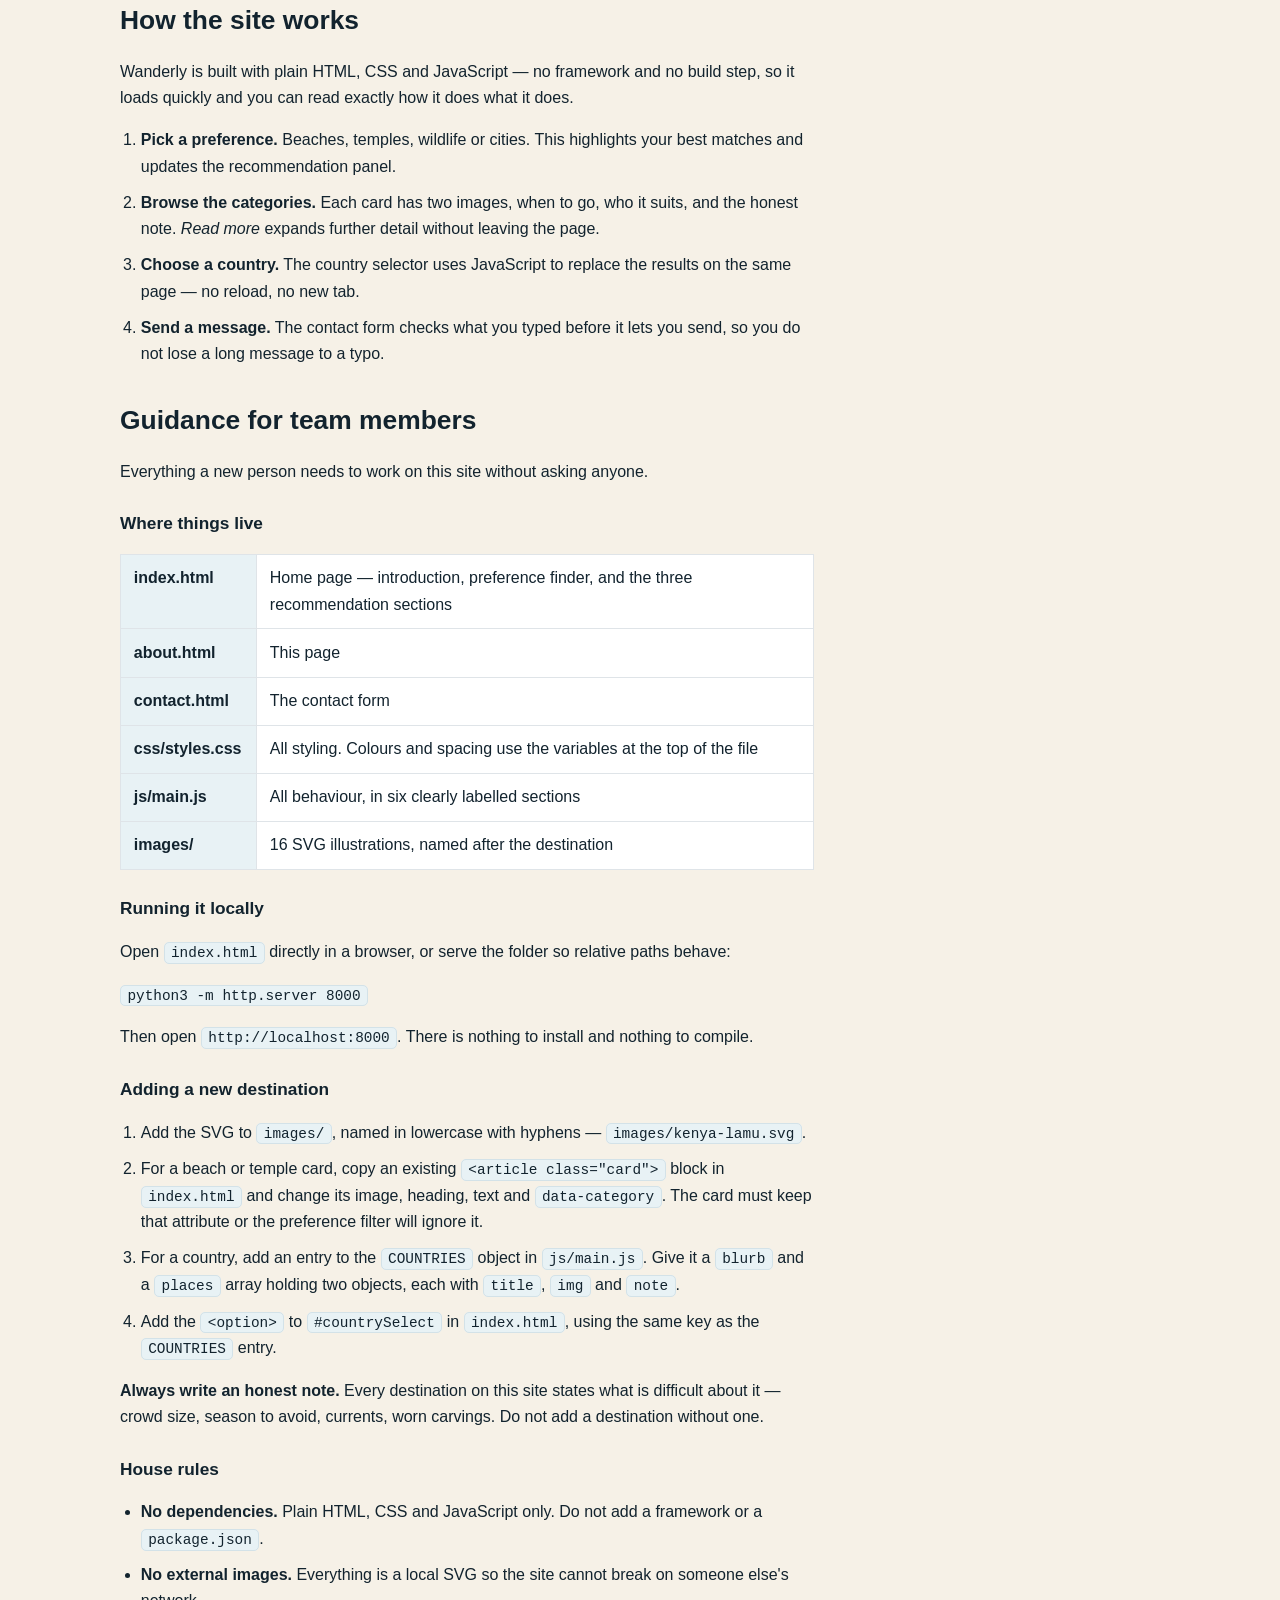
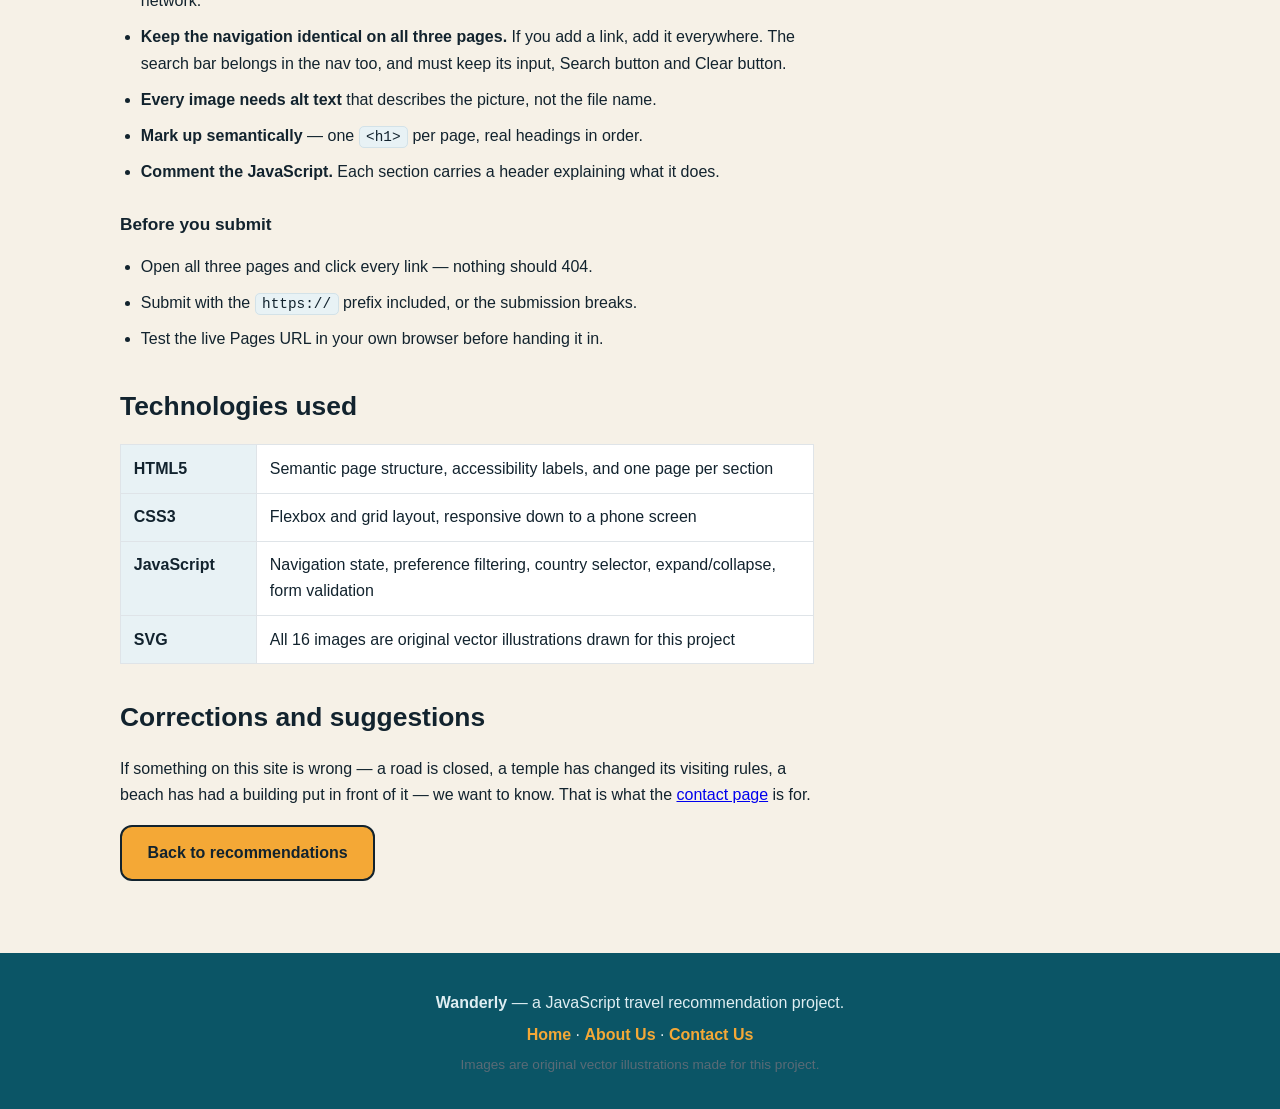
==== commit 1a6eb984: "Add a search bar with Search and Clear to the navigation bar The assignment's navigation bar needs s" ====
--- a/about.html
+++ b/about.html
@@ -18,6 +18,13 @@
     <button class="nav-toggle" id="navToggle" aria-expanded="false" aria-controls="navLinks" aria-label="Toggle navigation menu">
       <span></span><span></span><span></span>
     </button>
+
+    <form class="nav-search" id="navSearch" role="search" aria-label="Search destinations">
+      <label class="visually-hidden" for="siteSearch">Search destinations</label>
+      <input type="search" id="siteSearch" name="q" placeholder="Search destinations&hellip;" autocomplete="off">
+      <button type="submit" class="nav-btn" id="searchBtn">Search</button>
+      <button type="button" class="nav-btn nav-btn-ghost" id="clearSearch">Clear</button>
+    </form>
 
     <ul class="nav-links" id="navLinks">
       <li><a href="index.html" data-page="home">Home</a></li>
@@ -112,7 +119,7 @@
       <tr><th>about.html</th><td>This page</td></tr>
       <tr><th>contact.html</th><td>The contact form</td></tr>
       <tr><th>css/styles.css</th><td>All styling. Colours and spacing use the variables at the top of the file</td></tr>
-      <tr><th>js/main.js</th><td>All behaviour, in five clearly labelled sections</td></tr>
+      <tr><th>js/main.js</th><td>All behaviour, in six clearly labelled sections</td></tr>
       <tr><th>images/</th><td>16 SVG illustrations, named after the destination</td></tr>
     </table>
 
@@ -150,7 +157,8 @@
       <li><strong>No external images.</strong> Everything is a local SVG so the site
           cannot break on someone else's network.</li>
       <li><strong>Keep the navigation identical on all three pages.</strong> If you
-          add a link, add it everywhere.</li>
+          add a link, add it everywhere. The search bar belongs in the nav too, and
+          must keep its input, Search button and Clear button.</li>
       <li><strong>Every image needs alt text</strong> that describes the picture,
           not the file name.</li>
       <li><strong>Mark up semantically</strong> — one <code>&lt;h1&gt;</code> per page,
--- a/css/styles.css
+++ b/css/styles.css
@@ -124,6 +124,73 @@
   .nav-links a.active{ border-left-color:var(--sun); }
 }
 
+/* ---------------- Navbar search (Search / Clear) ---------------- */
+
+.nav-search{
+  display:flex;
+  gap:.35rem;
+  align-items:center;
+  flex-wrap:wrap;
+}
+
+.nav-search input{
+  width:auto;
+  min-width:200px;
+  padding:.45rem .6rem;
+  border:2px solid rgba(255,255,255,.35);
+  border-radius:8px;
+  background:rgba(255,255,255,.12);
+  color:#fff;
+  font-size:.92rem;
+}
+.nav-search input::placeholder{ color:#b9d6de; }
+.nav-search input:focus{ background:#fff; color:var(--ink); outline:3px solid var(--sun); }
+
+.nav-btn{
+  font:inherit;
+  font-weight:700;
+  font-size:.9rem;
+  padding:.45rem .9rem;
+  border-radius:8px;
+  border:2px solid var(--sun);
+  background:var(--sun);
+  color:var(--ink);
+  cursor:pointer;
+  transition:transform .15s, filter .15s;
+}
+.nav-btn:hover{ filter:brightness(1.08); transform:translateY(-1px); }
+.nav-btn-ghost{ background:transparent; color:#e6f2f6; border-color:rgba(255,255,255,.6); }
+
+.visually-hidden{
+  position:absolute;
+  width:1px; height:1px;
+  margin:-1px; padding:0;
+  overflow:hidden;
+  clip:rect(0 0 0 0);
+  white-space:nowrap;
+  border:0;
+}
+
+@media (max-width:820px){
+  .nav-search{ width:100%; margin-top:.5rem; }
+  .nav-search input{ flex:1 1 140px; min-width:0; }
+}
+
+/* ---------------- Search results banner ---------------- */
+
+.search-status{
+  display:none;
+  background:#fff6e0;
+  border:1px solid var(--sun);
+  border-left:5px solid var(--sun);
+  border-radius:var(--radius);
+  padding:.9rem 1.2rem;
+  margin:1.25rem 0;
+  font-weight:600;
+}
+.search-status.show{ display:block; }
+.search-status.none{ background:#fdecea; border-color:var(--bad); border-left-color:var(--bad); color:var(--bad); }
+
 /* ---------------- Layout ---------------- */
 
 main{ max-width:var(--max); margin:0 auto; padding:0 1.25rem; }
